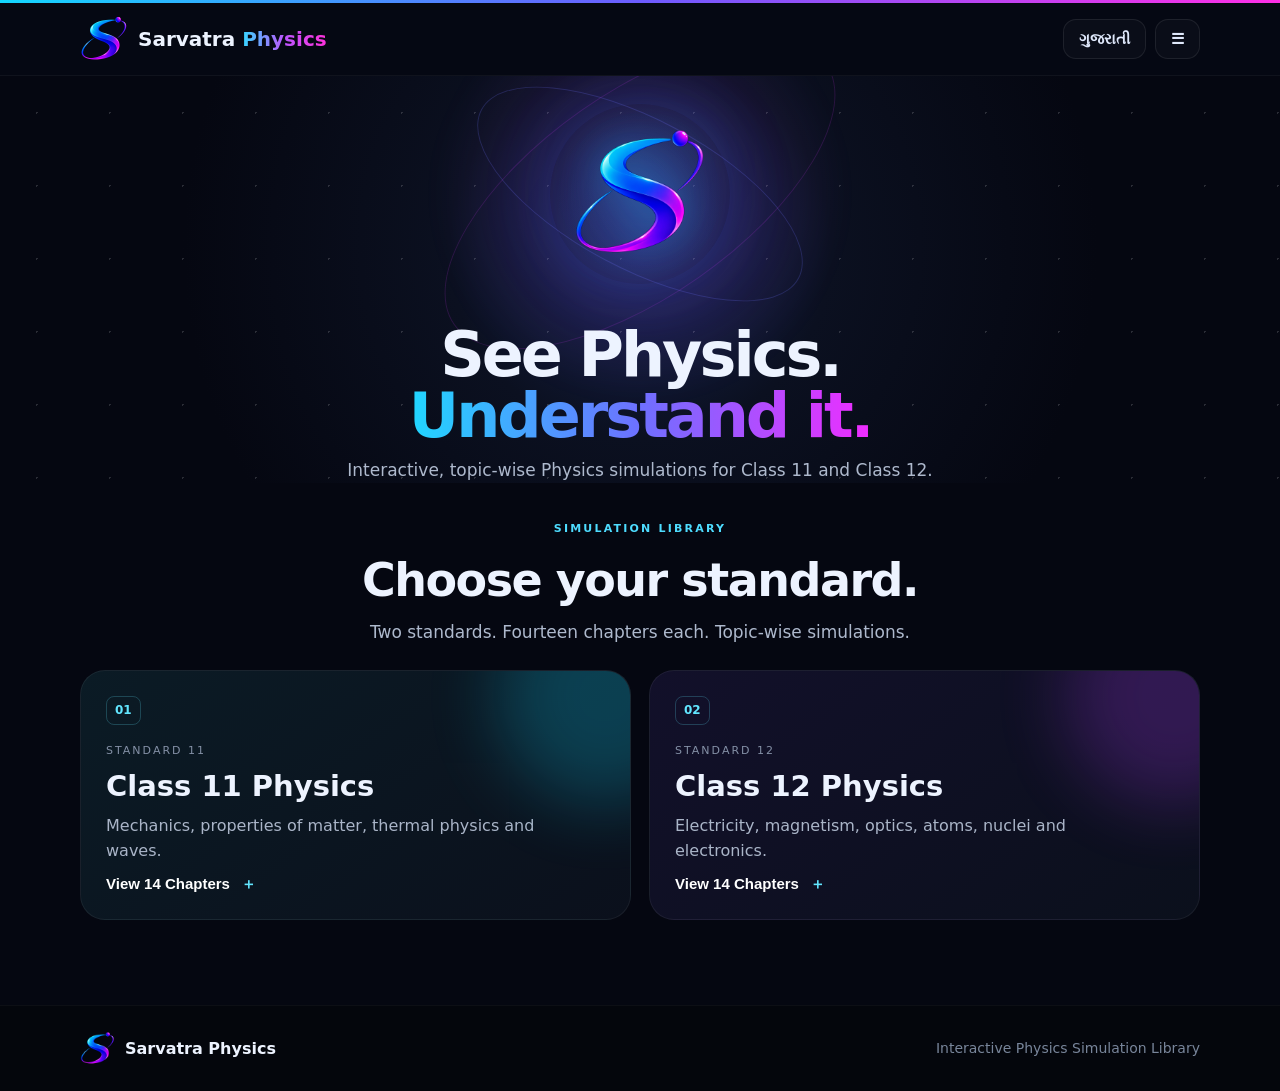
==== index.html @ 4a38118f "Add files via upload" ====
<!doctype html>
<html lang="en">
<head>
<meta charset="utf-8"><meta name="viewport" content="width=device-width,initial-scale=1">
<title>Sarvatra Physics — Simulation Library</title>
<link rel="icon" href="logo.png"><link rel="stylesheet" href="style.css">
</head>
<body>
<div class="topline"></div>
<header class="header"><div class="container nav">
<a class="brand" href="#top"><img src="logo.png"><span>Sarvatra <b>Physics</b></span></a>
<div class="nav-actions"><button id="lang">ગુજરાતી</button><button id="menu">☰</button></div>
</div></header>
<main id="top">
<section class="hero">
<div class="stars"></div>
<div class="hero-visual">
  <div class="hero-glow"></div>
  <div class="hero-orbit orbit-a"></div>
  <div class="hero-orbit orbit-b"></div>
  <div class="hero-logo"><img src="logo.png" alt="Sarvatra Physics logo"></div>
</div>
<div class="hero-copy"><h1>See Physics.<br><em>Understand it.</em></h1><p>Interactive, topic-wise Physics simulations for Class 11 and Class 12.</p></div>
</section>
<section id="classes" class="library container">
<div class="section-head"><span>SIMULATION LIBRARY</span><h2>Choose your standard.</h2><p>Two standards. Fourteen chapters each. Topic-wise simulations.</p></div>
<div class="class-grid">
<article class="class-card class11" tabindex="0" role="button" aria-label="Open Class 11 Physics chapters"><div class="card-number">01</div><div><small>STANDARD 11</small><h3>Class 11 Physics</h3><p>Mechanics, properties of matter, thermal physics and waves.</p></div><button class="open-class" type="button">View 14 Chapters <b>＋</b></button></article>
<article class="class-card class12" tabindex="0" role="button" aria-label="Open Class 12 Physics chapters"><div class="card-number">02</div><div><small>STANDARD 12</small><h3>Class 12 Physics</h3><p>Electricity, magnetism, optics, atoms, nuclei and electronics.</p></div><button class="open-class" type="button">View 14 Chapters <b>＋</b></button></article>
</div>
<div class="chapter-panel" id="panel11"><div class="panel-head"><div><small>STANDARD 11</small><h2>Class 11 Physics</h2></div><button class="close-panel">×</button></div><div class="chapters" id="chapters11"></div></div>
<div class="chapter-panel" id="panel12"><div class="panel-head"><div><small>STANDARD 12</small><h2>Class 12 Physics</h2></div><button class="close-panel">×</button></div><div class="chapters" id="chapters12"></div></div>
</section>
</main>
<footer><div class="container"><img src="logo.png"><span>Sarvatra Physics</span><small>Interactive Physics Simulation Library</small></div></footer>
<script>
const rutherford='https://javalab.org/en/rutherford_scattering_en/';
const c11=[
['01','Units & Measurements',['Units, dimensions & errors','Significant figures','Dimensional analysis']],
['02','Motion in a Straight Line',['Position & displacement','Velocity & acceleration','Motion graphs','Free fall']],
['03','Motion in a Plane',['Vectors','Projectile motion','Uniform circular motion']],
['04','Laws of Motion',['Newton’s laws','Friction','Tension & connected bodies','Circular dynamics']],
['05','Work, Energy & Power',['Work done by force','Kinetic & potential energy','Work-energy theorem','Power']],
['06','System of Particles & Rotational Motion',['Centre of mass','Torque','Moment of inertia','Rolling motion']],
['07','Gravitation',['Gravitational field','Satellites','Orbital velocity','Escape velocity']],
['08','Mechanical Properties of Solids',['Stress & strain','Elasticity','Young’s modulus']],
['09','Mechanical Properties of Fluids',['Pressure','Continuity equation','Bernoulli’s theorem','Viscosity']],
['10','Thermal Properties of Matter',['Thermal expansion','Calorimetry','Heat transfer','Thermal conductivity']],
['11','Thermodynamics',['Zeroth law','First law','Thermodynamic processes','Heat engines']],
['12','Kinetic Theory',['Ideal gas','Pressure & temperature','Degrees of freedom','Mean free path']],
['13','Oscillations',['SHM','Energy in SHM','Spring-mass system','Simple pendulum']],
['14','Waves',['Wave motion','Superposition','Standing waves','Beats']]
];
const c12=[
['01','Electric Charges & Fields',['Coulomb’s law','Electric field','Electric flux','Gauss’s law']],
['02','Electrostatic Potential & Capacitance',['Potential','Potential energy','Capacitors','Dielectrics']],
['03','Current Electricity',['Drift velocity','Ohm’s law','Kirchhoff’s laws','Wheatstone bridge']],
['04','Moving Charges & Magnetism',['Lorentz force','Biot–Savart law','Ampere’s law','Charged particle motion']],
['05','Magnetism & Matter',['Magnetic dipole','Earth’s magnetism','Magnetic materials']],
['06','Electromagnetic Induction',['Faraday’s law','Lenz’s law','Motional emf','Inductance']],
['07','Alternating Current',['AC voltage/current','LCR circuit','Resonance','Transformer']],
['08','Electromagnetic Waves',['Displacement current','EM spectrum','Properties of EM waves']],
['09','Ray Optics & Optical Instruments',['Reflection','Refraction','Lenses','Optical instruments']],
['10','Wave Optics',['Huygens principle','Interference','Young’s double slit','Diffraction']],
['11','Dual Nature of Radiation & Matter',['Photoelectric effect','de Broglie wavelength','Matter waves']],
['12','Atoms',[['Rutherford scattering',rutherford],['Bohr model',''],['Hydrogen spectrum','']]],
['13','Nuclei',['Nuclear size','Radioactivity','Binding energy','Nuclear reactions']],
['14','Semiconductor Electronics',['PN junction','Diode','Rectifier','Transistor','Logic gates']]
];

// Topic animations are configured in media.json.
// Supported formats: GIF, WebM and MP4.
let mediaMap = {};

function topicKey(name) {
  return name.toLowerCase().trim().replace(/[^a-z0-9]+/g,'-').replace(/^-|-$/g,'');
}

function chapterHTML(ch, standard) {
  const [n,title,topics]=ch;
  let rows='';
  if(Array.isArray(topics[0])) topics.forEach(([t,u])=>rows+=topic(t,u,standard,n,title));
  else topics.forEach(t=>rows+=topic(t,'',standard,n,title));
  return `<details class="chapter"><summary><span>${n}</span><strong>${title}</strong><i>⌄</i></summary><div class="topic-list">${rows}</div></details>`;
}

function topic(name,url,standard,chapterNo,chapterTitle) {
  const key = `${standard}/${String(chapterNo).padStart(2,'0')}/${topicKey(name)}`;
  const media = mediaMap[key];
  const mediaButton = media ? `<button class="topic-media" data-media="${media}" data-title="${name}">▶ Preview</button>` : `<span class="empty">Animation coming soon</span>`;
  const sim = url ? `<a class="topic-sim" href="${url}" target="_blank" rel="noopener">Open simulation ↗</a>` : '';
  return `<div class="topic"><div class="topic-name"><span>${name}</span><small>${chapterTitle}</small></div><div class="topic-actions">${mediaButton}${sim}</div></div>`;
}

async function loadMedia() {
  try {
    const res = await fetch('media.json', {cache:'no-store'});
    if(res.ok) mediaMap = await res.json();
  } catch(e) {
    console.warn('media.json could not be loaded; topics will show without animations.');
  }
  document.getElementById('chapters11').innerHTML=c11.map(ch=>chapterHTML(ch,'class11')).join('');
  document.getElementById('chapters12').innerHTML=c12.map(ch=>chapterHTML(ch,'class12')).join('');
  bindMediaButtons();
}

function bindMediaButtons() {
  document.querySelectorAll('.topic-media').forEach(btn=>btn.onclick=()=>openMedia(btn.dataset.media,btn.dataset.title));
}

function openMedia(src,title) {
  const overlay=document.getElementById('mediaModal');
  const stage=document.getElementById('mediaStage');
  document.getElementById('mediaTitle').textContent=title;
  stage.innerHTML='';
  const lower=src.toLowerCase();
  if(lower.endsWith('.gif')) {
    stage.innerHTML=`<img src="${src}" alt="${title} animation">`;
  } else {
    stage.innerHTML=`<video src="${src}" autoplay muted loop playsinline controls></video>`;
  }
  overlay.classList.add('show');
}

function closeMedia() {
  const overlay=document.getElementById('mediaModal');
  overlay.classList.remove('show');
  document.getElementById('mediaStage').innerHTML='';
}

document.addEventListener('DOMContentLoaded',()=>{
  const p11=document.getElementById('panel11');
  const p12=document.getElementById('panel12');
  const cards=document.querySelectorAll('.class-card');
  const openPanel=(panel,other)=>{
    panel.classList.add('show');
    other.classList.remove('show');
    setTimeout(()=>panel.scrollIntoView({behavior:'smooth',block:'start'}),20);
  };
  cards[0].addEventListener('click',()=>openPanel(p11,p12));
  cards[1].addEventListener('click',()=>openPanel(p12,p11));
  cards[0].addEventListener('keydown',e=>{if(e.key==='Enter'||e.key===' '){e.preventDefault();openPanel(p11,p12)}});
  cards[1].addEventListener('keydown',e=>{if(e.key==='Enter'||e.key===' '){e.preventDefault();openPanel(p12,p11)}});
  document.querySelectorAll('.close-panel').forEach(b=>b.onclick=()=>b.closest('.chapter-panel').classList.remove('show'));
  document.getElementById('lang').onclick=()=>{document.documentElement.classList.toggle('gu');document.getElementById('lang').textContent=document.documentElement.classList.contains('gu')?'English':'ગુજરાતી'};
  document.getElementById('closeMedia').onclick=closeMedia;
  document.getElementById('mediaModal').addEventListener('click',e=>{if(e.target.id==='mediaModal')closeMedia()});
  document.addEventListener('keydown',e=>{if(e.key==='Escape')closeMedia()});
  loadMedia();
});
</script>

<div class="media-modal" id="mediaModal" aria-hidden="true">
  <div class="media-dialog">
    <div class="media-dialog-head"><strong id="mediaTitle">Animation</strong><button id="closeMedia" aria-label="Close">×</button></div>
    <div class="media-stage" id="mediaStage"></div>
  </div>
</div>
</body></html>
---- style.css ----
*{box-sizing:border-box}
html{scroll-behavior:smooth}
body{margin:0;background:#050711;color:#edf3ff;font-family:Inter,system-ui,-apple-system,BlinkMacSystemFont,"Segoe UI",sans-serif;font-size:16px;line-height:1.55}
a{text-decoration:none!important;color:inherit!important}.brand,.brand:visited,.brand:hover,.brand:active{text-decoration:none!important;color:#edf3ff!important}.brand span{color:#edf3ff!important}.brand b{color:transparent!important}.container{width:min(1120px,92%);margin:auto}
.topline{height:3px;background:linear-gradient(90deg,#13d7ff,#6d5cff,#ff2fe6)}
.header{position:sticky;top:0;z-index:20;background:#060914e8;backdrop-filter:blur(18px);border-bottom:1px solid #ffffff0b}
.nav{height:72px;display:flex;align-items:center;justify-content:space-between}.brand{display:flex;align-items:center;gap:10px;font-size:20px;font-weight:800;color:#edf3ff;text-decoration:none}.brand img{width:48px;height:48px;object-fit:contain}.brand b{background:linear-gradient(90deg,#35d8ff,#bd55ff,#ff31db);-webkit-background-clip:text;color:transparent}.nav-actions{display:flex;gap:9px}.nav-actions button{border:1px solid #ffffff14;background:#ffffff06;color:#dfe8fb;border-radius:13px;padding:10px 15px;font-weight:800;font-size:15px}
.hero{min-height:405px;position:relative;overflow:hidden;display:flex;flex-direction:column;align-items:center;justify-content:center;text-align:center;background:radial-gradient(circle at 50% 42%,#172454 0,#0b1020 28%,#050711 67%)}
.stars{position:absolute;inset:0;background-image:radial-gradient(#ffffff55 1px,transparent 1px);background-size:73px 73px;opacity:.45}.hero-visual{position:relative;width:470px;height:235px;display:flex;align-items:center;justify-content:center;flex:0 0 auto}.hero-glow{position:absolute;left:50%;top:50%;transform:translate(-50%,-50%);width:430px;height:430px;border-radius:50%;background:radial-gradient(circle,#2563eb28 0,#a855f71c 35%,transparent 68%);filter:blur(10px);animation:glow 4s ease-in-out infinite}.hero-logo{position:relative;z-index:3;width:180px;height:180px;border-radius:50%;display:grid;place-items:center;background:radial-gradient(circle,#26377c55,transparent 66%);box-shadow:0 0 70px #315dff2b;animation:halo 4s ease-in-out infinite}.hero-logo img{width:76%;filter:drop-shadow(0 0 25px #1ebdff88) drop-shadow(0 0 42px #c43cff55);animation:logoPulse 2.8s ease-in-out infinite}.hero-orbit{position:absolute;z-index:4;left:50%;top:50%;border:1px solid #6d72ff38;border-radius:50%;width:360px;height:150px;pointer-events:none;transform-origin:center}.orbit-a{transform:translate(-50%,-50%) rotate(28deg)}.orbit-b{width:455px;height:205px;transform:translate(-50%,-50%) rotate(-35deg);border-color:#d936ff28}
.hero-copy{position:relative;z-index:5;margin-top:0;max-width:760px;padding:0 12px}.eyebrow{display:none}.hero h1{font-size:clamp(38px,6vw,62px);line-height:.98;letter-spacing:-3px;margin:14px 0 10px}.hero h1 em{font-style:normal;background:linear-gradient(90deg,#20d7ff,#6e70ff,#f02cff);-webkit-background-clip:text;color:transparent}.hero p{color:#aeb9cd;font-size:17px;line-height:1.55;margin:0 auto;max-width:650px}
.library{padding:32px 0 85px}.section-head{text-align:center;margin-bottom:25px}.section-head span,.panel-head small{font-size:11px;letter-spacing:2.2px;font-weight:900;color:#4edcff}.section-head h2{font-size:clamp(28px,4.5vw,46px);margin:5px 0 3px;letter-spacing:-1.5px}.section-head p{color:#aeb9cd;font-size:17px;margin:0}.class-grid{display:grid;grid-template-columns:1fr 1fr;gap:18px}.class-card{min-height:225px;border-radius:25px;padding:25px;display:flex;flex-direction:column;justify-content:space-between;border:1px solid #ffffff10;position:relative;overflow:hidden;transition:.3s}.class-card:before{content:"";position:absolute;width:220px;height:220px;border-radius:50%;filter:blur(35px);opacity:.22;right:-85px;top:-85px}.class11{background:linear-gradient(145deg,#0b1b25,#0b101c)}.class11:before{background:#10d9ff}.class12{background:linear-gradient(145deg,#12102a,#0b101c)}.class12:before{background:#b33cff}.class-card:hover{transform:translateY(-5px);border-color:#ffffff25;box-shadow:0 25px 60px #0008}.class-card{cursor:pointer}.class-card:focus-visible{outline:2px solid #62e6ff;outline-offset:3px}.card-number{color:#62e6ff;font-weight:900;font-size:12px;border:1px solid #62e6ff38;border-radius:8px;padding:4px 8px;width:max-content}.class-card small{display:block;color:#8490a6;letter-spacing:2px;font-size:11px;margin-top:17px}.class-card h3{font-size:29px;margin:5px 0}.class-card p{color:#aab5c8;font-size:16px;line-height:1.55;max-width:430px;margin:0 0 12px}.open-class{align-self:flex-start;border:0;background:transparent;color:#fff;font-weight:850;font-size:15px;padding:0;cursor:pointer}.open-class b{color:#62e6ff;margin-left:7px}
.chapter-panel{display:none;margin-top:26px;padding:25px;border:1px solid #ffffff10;background:#080d17;border-radius:25px;scroll-margin-top:90px}.chapter-panel.show{display:block;animation:panelIn .45s ease}.panel-head{display:flex;justify-content:space-between;align-items:center;margin-bottom:15px}.panel-head h2{font-size:28px;margin:5px 0}.close-panel{width:40px;height:40px;border-radius:12px;border:1px solid #ffffff12;background:#ffffff07;color:#dce5f8;font-size:25px}.chapter{border:1px solid #ffffff0b;background:#0b111d;border-radius:16px;margin:10px 0;overflow:hidden}.chapter summary{list-style:none;cursor:pointer;display:grid;grid-template-columns:45px 1fr 25px;gap:10px;align-items:center;padding:17px 18px}.chapter summary::-webkit-details-marker{display:none}.chapter summary span{color:#5edfff;font-size:12px;font-weight:900}.chapter summary strong{font-size:16px}.chapter summary i{font-style:normal;color:#728098;text-align:right}.topic-list{border-top:1px solid #ffffff08;padding:6px 10px 10px}.topic{display:flex;justify-content:space-between;gap:15px;align-items:center;padding:14px 9px;border-bottom:1px solid #ffffff07;font-size:15px;color:#c3ccda}.topic:last-child{border-bottom:0}.topic b{font-size:11px;color:#63e4ff;white-space:nowrap}.topic .empty{color:#657188;font-weight:700}.topic.live:hover{background:#ffffff04;color:#fff}.topic.live{display:flex}.topic.live b{color:#66e7ff}
footer{border-top:1px solid #ffffff09;padding:25px 0;background:#04060c}footer .container{display:flex;align-items:center;gap:10px}footer img{width:35px;height:35px;object-fit:contain}footer span{font-weight:800}footer small{margin-left:auto;color:#78859a;font-size:14px}
@keyframes logoPulse{0%,100%{transform:scale(1);filter:drop-shadow(0 0 20px #1ebdff66) drop-shadow(0 0 35px #c43cff44)}50%{transform:scale(1.045);filter:drop-shadow(0 0 38px #1ebdffcc) drop-shadow(0 0 65px #c43cff99)}}@keyframes halo{0%,100%{transform:scale(1);box-shadow:0 0 70px #315dff22}50%{transform:scale(1.035);box-shadow:0 0 110px #315dff44}}@keyframes glow{0%,100%{opacity:.65;transform:scale(.95)}50%{opacity:1;transform:scale(1.05)}}@keyframes panelIn{from{opacity:0;transform:translateY(15px)}to{opacity:1;transform:none}}
@media(max-width:700px){.nav{height:68px}.brand{font-size:17px}.brand img{width:42px;height:42px}.nav-actions button{font-size:14px;padding:10px 13px}.hero{min-height:365px;padding:10px 0 24px}.hero-visual{width:360px;height:205px}.hero-glow{width:330px;height:330px}.hero-logo{width:158px;height:158px}.hero-orbit{width:285px;height:122px}.orbit-b{width:350px;height:158px}.hero-copy{margin-top:0;padding:0 12px}.eyebrow{display:none}.hero h1{font-size:clamp(34px,10.5vw,49px);letter-spacing:-2px;margin:12px 0 8px}.hero p{font-size:16px;line-height:1.45}.library{padding:30px 0 70px}.section-head{margin-bottom:20px}.section-head span{font-size:10px}.section-head h2{font-size:30px;margin:4px 0}.section-head p{font-size:15px;line-height:1.45}.class-grid{grid-template-columns:1fr;gap:14px}.class-card{min-height:185px;padding:21px;border-radius:22px}.class-card small{font-size:10px;margin-top:13px}.class-card h3{font-size:25px;margin:4px 0}.class-card p{font-size:15.5px;line-height:1.5;margin-bottom:7px}.open-class{font-size:15px}.chapter-panel{padding:17px;margin-top:20px}.chapter summary{grid-template-columns:36px 1fr 20px;padding:15px 12px}.chapter summary strong{font-size:15px}.topic{align-items:flex-start;flex-direction:column;gap:6px;font-size:15px}.topic b{font-size:10px}footer small{display:none}}
@media(prefers-reduced-motion:reduce){*,*::before,*::after{animation:none!important;scroll-behavior:auto!important}}

/* V12 topic animation UI */
.topic-name{display:flex;flex-direction:column;gap:2px;min-width:0}.topic-name small{font-size:10px;color:#66738a;letter-spacing:.4px}.topic-actions{display:flex;align-items:center;gap:9px;flex-wrap:wrap}.topic-media,.topic-sim{border:1px solid #63e4ff35;background:#63e4ff0b;color:#66e7ff!important;border-radius:9px;padding:7px 10px;font:inherit;font-size:11px;font-weight:800;cursor:pointer;white-space:nowrap}.topic-sim{display:inline-flex}.topic-media:hover,.topic-sim:hover{background:#63e4ff16;border-color:#63e4ff66}.topic-actions .empty{font-size:11px;color:#657188;font-weight:700;white-space:nowrap}.media-modal{position:fixed;inset:0;z-index:100;background:#02040dcc;backdrop-filter:blur(12px);display:none;align-items:center;justify-content:center;padding:20px}.media-modal.show{display:flex}.media-dialog{width:min(900px,96vw);max-height:90vh;background:#080d17;border:1px solid #ffffff18;border-radius:20px;box-shadow:0 30px 100px #000b;overflow:hidden}.media-dialog-head{display:flex;align-items:center;justify-content:space-between;padding:14px 16px;border-bottom:1px solid #ffffff0d}.media-dialog-head strong{font-size:16px}.media-dialog-head button{width:36px;height:36px;border:1px solid #ffffff12;background:#ffffff07;color:#dce5f8;border-radius:10px;font-size:24px;cursor:pointer}.media-stage{padding:12px;display:grid;place-items:center;min-height:220px}.media-stage img,.media-stage video{display:block;max-width:100%;max-height:72vh;border-radius:12px;background:#02040a}.media-stage video{width:100%}
@media(max-width:700px){.topic-actions{width:100%;justify-content:flex-start}.topic-media,.topic-sim{font-size:11px;padding:7px 9px}.media-dialog{width:100%}.media-stage{padding:8px;min-height:180px}}
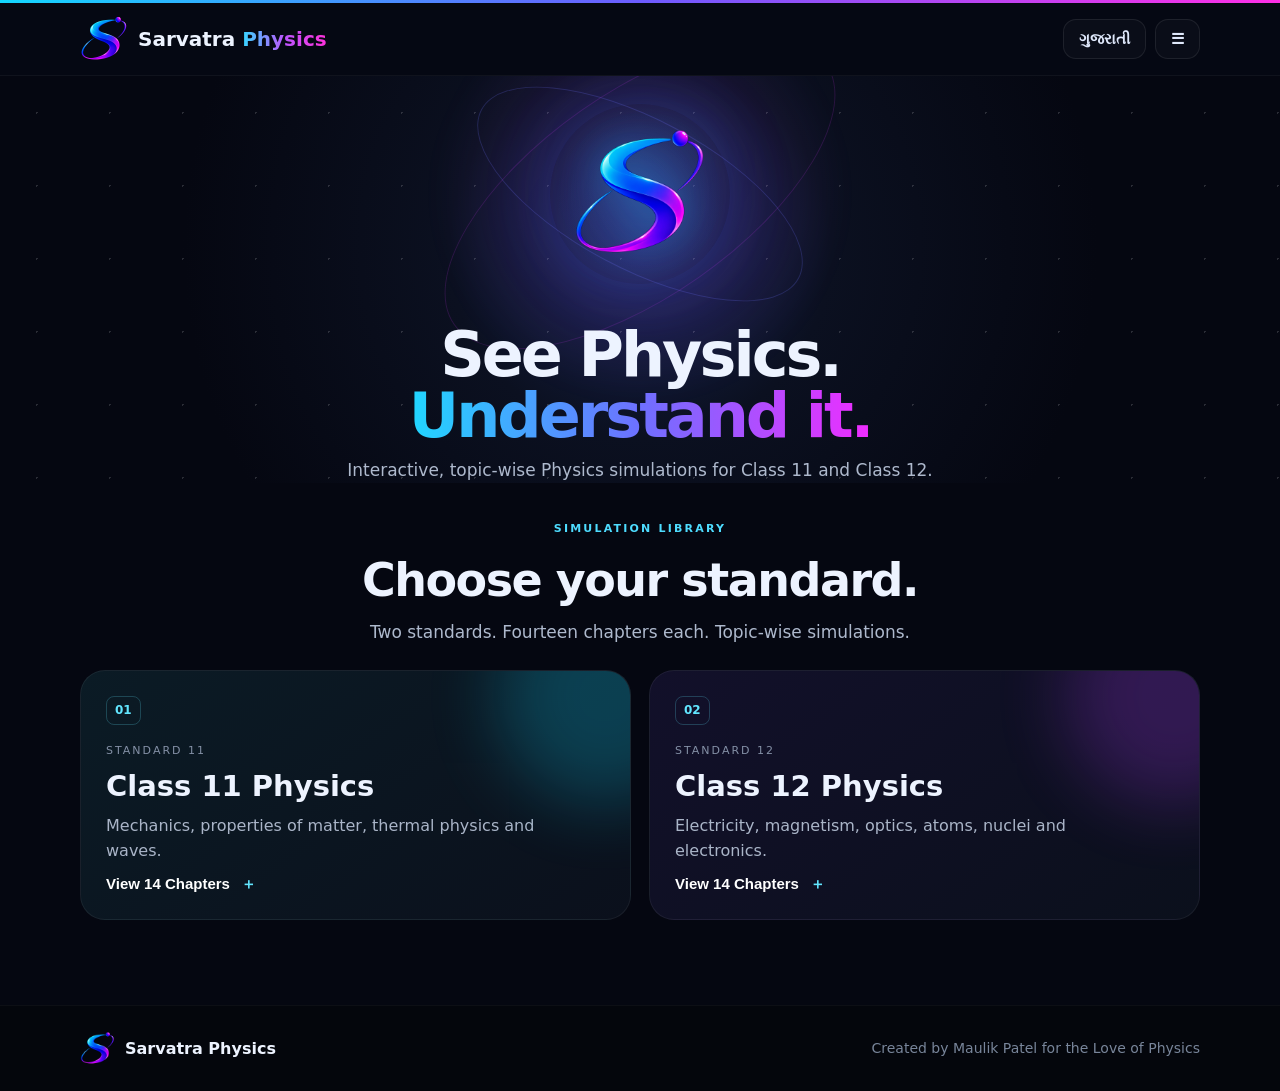
==== commit d51a01db: "Update index.html" ====
--- a/index.html
+++ b/index.html
@@ -32,7 +32,7 @@
 <div class="chapter-panel" id="panel12"><div class="panel-head"><div><small>STANDARD 12</small><h2>Class 12 Physics</h2></div><button class="close-panel">×</button></div><div class="chapters" id="chapters12"></div></div>
 </section>
 </main>
-<footer><div class="container"><img src="logo.png"><span>Sarvatra Physics</span><small>Interactive Physics Simulation Library</small></div></footer>
+<footer><div class="container"><img src="logo.png"><span>Sarvatra Physics</span><small>Created by Maulik Patel for the Love of Physics</small></div></footer>
 <script>
 const rutherford='https://javalab.org/en/rutherford_scattering_en/';
 const c11=[
